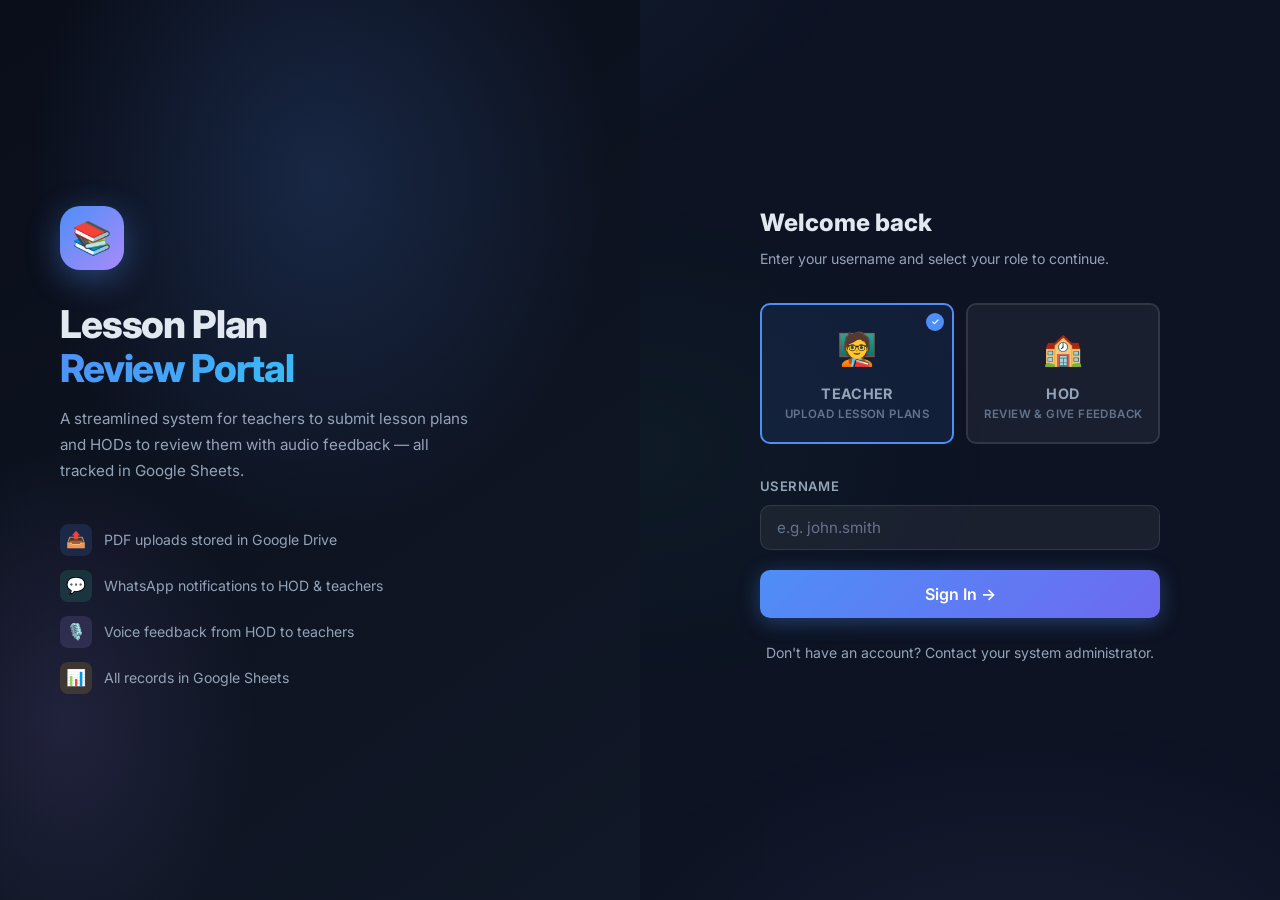
==== index.html @ 3ec85f83 "initial commit" ====
<!DOCTYPE html>
<html lang="en">

<head>
  <meta charset="UTF-8" />
  <meta name="viewport" content="width=device-width, initial-scale=1.0" />
  <title>Lesson Plan Portal — Login</title>
  <meta name="description"
    content="Secure portal for teachers to submit lesson plans and HODs to review and respond with feedback." />
  <link rel="stylesheet" href="style.css" />
  <style>
    .login-wrap {
      min-height: 100vh;
      display: grid;
      grid-template-columns: 1fr 1fr;
    }

    /* ── Left Panel ── */
    .login-hero {
      position: relative;
      background: linear-gradient(145deg, #0a0e1a 0%, #111827 100%);
      display: flex;
      flex-direction: column;
      justify-content: center;
      align-items: flex-start;
      padding: 60px;
      overflow: hidden;
    }

    .login-hero::before {
      content: '';
      position: absolute;
      inset: 0;
      background:
        radial-gradient(ellipse 70% 60% at 50% 20%, rgba(79, 142, 247, 0.18) 0%, transparent 65%),
        radial-gradient(ellipse 50% 50% at 10% 80%, rgba(167, 139, 250, 0.12) 0%, transparent 60%);
    }

    .hero-content {
      position: relative;
      z-index: 2;
      max-width: 420px;
    }

    .hero-logo {
      width: 64px;
      height: 64px;
      background: linear-gradient(135deg, var(--accent-blue), var(--accent-purple));
      border-radius: 20px;
      display: flex;
      align-items: center;
      justify-content: center;
      font-size: 2rem;
      margin-bottom: 32px;
      box-shadow: 0 8px 32px rgba(79, 142, 247, 0.4);
    }

    .hero-title {
      font-size: 2.4rem;
      font-weight: 800;
      line-height: 1.15;
      letter-spacing: -0.03em;
      margin-bottom: 16px;
    }

    .hero-title .highlight {
      background: linear-gradient(135deg, var(--accent-blue), var(--accent-teal));
      -webkit-background-clip: text;
      background-clip: text;
      -webkit-text-fill-color: transparent;
    }

    .hero-desc {
      font-size: 0.95rem;
      color: var(--text-secondary);
      line-height: 1.7;
      margin-bottom: 40px;
    }

    .feature-list {
      display: flex;
      flex-direction: column;
      gap: 14px;
    }

    .feature-item {
      display: flex;
      align-items: center;
      gap: 12px;
      font-size: 0.88rem;
      color: var(--text-secondary);
    }

    .feature-icon {
      width: 32px;
      height: 32px;
      border-radius: 8px;
      display: flex;
      align-items: center;
      justify-content: center;
      font-size: 1rem;
      flex-shrink: 0;
    }

    .fi-blue {
      background: rgba(79, 142, 247, 0.15);
    }

    .fi-green {
      background: rgba(52, 211, 153, 0.15);
    }

    .fi-purple {
      background: rgba(167, 139, 250, 0.15);
    }

    .fi-amber {
      background: rgba(251, 191, 36, 0.15);
    }

    /* ── Right Panel ── */
    .login-form-panel {
      display: flex;
      flex-direction: column;
      justify-content: center;
      align-items: center;
      padding: 60px 40px;
      background: rgba(15, 22, 41, 0.6);
    }

    .login-box {
      width: 100%;
      max-width: 400px;
    }

    .login-box h2 {
      font-size: 1.5rem;
      font-weight: 800;
      margin-bottom: 6px;
    }

    .login-box p {
      font-size: 0.88rem;
      color: var(--text-secondary);
      margin-bottom: 32px;
    }

    /* Role Cards */
    .role-picker {
      display: grid;
      grid-template-columns: 1fr 1fr;
      gap: 12px;
      margin-bottom: 24px;
    }

    .role-card {
      padding: 18px 14px;
      border: 2px solid var(--border);
      border-radius: var(--radius-sm);
      cursor: pointer;
      text-align: center;
      transition: var(--transition);
      background: var(--bg-card);
      position: relative;
    }

    .role-card input {
      display: none;
    }

    .role-card:hover {
      border-color: var(--border-active);
      background: rgba(79, 142, 247, 0.05);
    }

    .role-card.selected {
      border-color: var(--accent-blue);
      background: rgba(79, 142, 247, 0.1);
    }

    .role-card.selected.hod-card {
      border-color: var(--accent-purple);
      background: rgba(167, 139, 250, 0.1);
    }

    .role-emoji {
      font-size: 2rem;
      margin-bottom: 8px;
    }

    .role-name {
      font-size: 0.9rem;
      font-weight: 700;
    }

    .role-desc {
      font-size: 0.72rem;
      color: var(--text-muted);
    }

    .check-mark {
      position: absolute;
      top: 8px;
      right: 8px;
      width: 18px;
      height: 18px;
      border-radius: 50%;
      background: var(--accent-blue);
      color: #fff;
      font-size: 0.6rem;
      display: none;
      align-items: center;
      justify-content: center;
    }

    .role-card.selected .check-mark {
      display: flex;
    }

    .hod-card .check-mark {
      background: var(--accent-purple);
    }

    .login-footer {
      margin-top: 24px;
      text-align: center;
      font-size: 0.75rem;
      color: var(--text-muted);
    }

    @media (max-width: 768px) {
      .login-wrap {
        grid-template-columns: 1fr;
      }

      .login-hero {
        display: none;
      }

      .login-form-panel {
        padding: 40px 24px;
        min-height: 100vh;
      }
    }
  </style>
</head>

<body>
  <div class="login-wrap">

    <!-- ── Left: Hero ── -->
    <div class="login-hero">
      <div class="hero-content fade-in">
        <div class="hero-logo">📚</div>
        <h1 class="hero-title">
          Lesson Plan<br />
          <span class="highlight">Review Portal</span>
        </h1>
        <p class="hero-desc">
          A streamlined system for teachers to submit lesson plans and HODs to review them with audio feedback — all
          tracked in Google Sheets.
        </p>
        <div class="feature-list">
          <div class="feature-item">
            <div class="feature-icon fi-blue">📤</div>
            PDF uploads stored in Google Drive
          </div>
          <div class="feature-item">
            <div class="feature-icon fi-green">💬</div>
            WhatsApp notifications to HOD &amp; teachers
          </div>
          <div class="feature-item">
            <div class="feature-icon fi-purple">🎙️</div>
            Voice feedback from HOD to teachers
          </div>
          <div class="feature-item">
            <div class="feature-icon fi-amber">📊</div>
            All records in Google Sheets
          </div>
        </div>
      </div>
    </div>

    <!-- ── Right: Login Form ── -->
    <div class="login-form-panel">
      <div class="login-box fade-in">
        <h2>Welcome back</h2>
        <p>Enter your username and select your role to continue.</p>

        <!-- Role Picker -->
        <div class="role-picker">
          <label class="role-card" id="role-teacher-card">
            <input type="radio" name="role" value="teacher" />
            <div class="check-mark">✓</div>
            <div class="role-emoji">🧑‍🏫</div>
            <div class="role-name">Teacher</div>
            <div class="role-desc">Upload lesson plans</div>
          </label>
          <label class="role-card hod-card" id="role-hod-card">
            <input type="radio" name="role" value="hod" />
            <div class="check-mark">✓</div>
            <div class="role-emoji">🏫</div>
            <div class="role-name">HOD</div>
            <div class="role-desc">Review &amp; give feedback</div>
          </label>
        </div>

        <!-- Form -->
        <form id="login-form">
          <div class="form-group">
            <label for="username">Username</label>
            <input type="text" id="username" placeholder="e.g. john.smith" autocomplete="username" required />
          </div>

          <div id="error-msg" style="
            display:none;
            padding: 10px 14px;
            background: rgba(248,113,113,0.1);
            border: 1px solid rgba(248,113,113,0.3);
            border-radius: 8px;
            color: var(--accent-red);
            font-size: 0.82rem;
            margin-bottom: 16px;
          "></div>

          <button type="submit" class="btn btn-primary btn-full btn-lg" id="login-btn">
            Sign In →
          </button>
        </form>

        <div class="login-footer">
          <p>Don't have an account? Contact your system administrator.</p>
        </div>
      </div>
    </div>
  </div>

  <script src="app.js"></script>
  <script>
    // ── Redirect if already logged in ──
    const existing = Auth.getSession();
    if (existing) {
      window.location.href = existing.role === 'hod' ? 'hod.html' : 'teacher.html';
    }

    // ── Role Picker UI ──
    let selectedRole = 'teacher';

    document.querySelectorAll('.role-card input[type="radio"]').forEach(radio => {
      // Default: select teacher
      if (radio.value === 'teacher') {
        radio.checked = true;
        radio.closest('.role-card').classList.add('selected');
      }

      radio.addEventListener('change', () => {
        document.querySelectorAll('.role-card').forEach(c => c.classList.remove('selected'));
        radio.closest('.role-card').classList.add('selected');
        selectedRole = radio.value;
      });
    });

    // ── Login Form ──
    const form = document.getElementById('login-form');
    const errorEl = document.getElementById('error-msg');
    const loginBtn = document.getElementById('login-btn');

    form.addEventListener('submit', async (e) => {
      e.preventDefault();
      const username = document.getElementById('username').value.trim();
      if (!username || !selectedRole) return;

      errorEl.style.display = 'none';
      loginBtn.disabled = true;
      loginBtn.innerHTML = '<span class="spinner"></span> Signing in…';

      try {
        const result = await API.login(username, selectedRole);

        if (result && result.success) {
          Auth.setSession({
            username: result.user.username,
            name: result.user.name,
            role: result.user.role.toLowerCase(),
            whatsapp: result.user.whatsapp,
          });

          // Redirect based on role
          const dest = result.user.role.toLowerCase() === 'hod' ? 'hod.html' : 'teacher.html';
          window.location.href = dest;
        } else {
          showError(result?.message || 'Invalid username or role. Please try again.');
        }
      } catch (err) {
        showError('Could not reach the server. Check your internet connection.');
        console.error(err);
      }

      loginBtn.disabled = false;
      loginBtn.innerHTML = 'Sign In →';
    });

    function showError(msg) {
      errorEl.textContent = msg;
      errorEl.style.display = 'block';
    }
  </script>
</body>

</html>
---- style.css ----
/* ═══════════════════════════════════════════════
   Lesson Plan Review System — Global Styles
   Dark Glassmorphism + Modern UI
═══════════════════════════════════════════════ */

@import url('https://fonts.googleapis.com/css2?family=Inter:wght@300;400;500;600;700;800&display=swap');

/* ── CSS Variables ── */
:root {
  --bg-deep:       #0a0e1a;
  --bg-mid:        #0f1629;
  --bg-card:       rgba(255,255,255,0.05);
  --bg-card-hover: rgba(255,255,255,0.08);
  --border:        rgba(255,255,255,0.1);
  --border-active: rgba(99,179,237,0.5);

  --accent-blue:   #4f8ef7;
  --accent-teal:   #38bdf8;
  --accent-green:  #34d399;
  --accent-amber:  #fbbf24;
  --accent-red:    #f87171;
  --accent-purple: #a78bfa;

  --text-primary:  #e2e8f0;
  --text-secondary:#94a3b8;
  --text-muted:    #64748b;

  --radius:        16px;
  --radius-sm:     10px;
  --radius-xs:     6px;
  --shadow:        0 8px 32px rgba(0,0,0,0.4);
  --shadow-glow:   0 0 40px rgba(79,142,247,0.15);
  --transition:    0.25s cubic-bezier(0.4,0,0.2,1);
}

/* ── Reset & Base ── */
*, *::before, *::after { box-sizing: border-box; margin: 0; padding: 0; }

html { font-size: 16px; scroll-behavior: smooth; }

body {
  font-family: 'Inter', system-ui, sans-serif;
  background: var(--bg-deep);
  color: var(--text-primary);
  min-height: 100vh;
  overflow-x: hidden;
  line-height: 1.6;
}

/* ── Animated Background ── */
body::before {
  content: '';
  position: fixed;
  inset: 0;
  background:
    radial-gradient(ellipse 80% 60% at 20% -10%, rgba(79,142,247,0.12) 0%, transparent 60%),
    radial-gradient(ellipse 60% 50% at 80% 110%, rgba(167,139,250,0.08) 0%, transparent 60%),
    radial-gradient(ellipse 40% 40% at 50% 50%,  rgba(52,211,153,0.04) 0%, transparent 70%);
  pointer-events: none;
  z-index: 0;
}

/* ── Layout ── */
.container {
  position: relative;
  z-index: 1;
  max-width: 1200px;
  margin: 0 auto;
  padding: 0 24px;
}

/* ── Navbar ── */
.navbar {
  position: sticky;
  top: 0;
  z-index: 100;
  backdrop-filter: blur(20px);
  -webkit-backdrop-filter: blur(20px);
  background: rgba(10,14,26,0.85);
  border-bottom: 1px solid var(--border);
  padding: 0 24px;
}

.navbar-inner {
  max-width: 1200px;
  margin: 0 auto;
  display: flex;
  align-items: center;
  justify-content: space-between;
  height: 64px;
}

.nav-brand {
  display: flex;
  align-items: center;
  gap: 10px;
  text-decoration: none;
}

.nav-logo {
  width: 36px; height: 36px;
  background: linear-gradient(135deg, var(--accent-blue), var(--accent-purple));
  border-radius: 10px;
  display: flex; align-items: center; justify-content: center;
  font-size: 18px;
  box-shadow: 0 4px 16px rgba(79,142,247,0.3);
}

.nav-title {
  font-size: 1rem;
  font-weight: 700;
  color: var(--text-primary);
  letter-spacing: -0.01em;
}

.nav-subtitle {
  font-size: 0.7rem;
  color: var(--text-muted);
  letter-spacing: 0.05em;
  text-transform: uppercase;
}

.nav-user {
  display: flex;
  align-items: center;
  gap: 12px;
}

.nav-badge {
  padding: 4px 12px;
  border-radius: 20px;
  font-size: 0.72rem;
  font-weight: 600;
  letter-spacing: 0.05em;
  text-transform: uppercase;
}

.badge-teacher { background: rgba(52,211,153,0.15); color: var(--accent-green); border: 1px solid rgba(52,211,153,0.3); }
.badge-hod     { background: rgba(167,139,250,0.15); color: var(--accent-purple); border: 1px solid rgba(167,139,250,0.3); }
.badge-info    { background: rgba(79,142,247,0.15); color: var(--accent-blue); border: 1px solid rgba(79,142,247,0.3); }

.nav-logout {
  padding: 6px 16px;
  background: rgba(248,113,113,0.1);
  border: 1px solid rgba(248,113,113,0.3);
  border-radius: 8px;
  color: var(--accent-red);
  font-size: 0.8rem;
  font-weight: 600;
  cursor: pointer;
  transition: var(--transition);
  text-decoration: none;
}
.nav-logout:hover { background: rgba(248,113,113,0.2); }

/* ── Cards / Glass Panels ── */
.card {
  background: var(--bg-card);
  backdrop-filter: blur(16px);
  -webkit-backdrop-filter: blur(16px);
  border: 1px solid var(--border);
  border-radius: var(--radius);
  padding: 28px;
  transition: var(--transition);
  box-shadow: var(--shadow);
}

.card:hover { background: var(--bg-card-hover); border-color: rgba(255,255,255,0.15); }

.card-sm { padding: 18px; border-radius: var(--radius-sm); }
.card-header { margin-bottom: 20px; }
.card-title { font-size: 1.1rem; font-weight: 700; color: var(--text-primary); }
.card-subtitle { font-size: 0.82rem; color: var(--text-secondary); margin-top: 4px; }

/* ── Buttons ── */
.btn {
  display: inline-flex;
  align-items: center;
  justify-content: center;
  gap: 8px;
  padding: 10px 22px;
  border: none;
  border-radius: var(--radius-sm);
  font-family: inherit;
  font-size: 0.9rem;
  font-weight: 600;
  cursor: pointer;
  transition: var(--transition);
  text-decoration: none;
  white-space: nowrap;
  position: relative;
  overflow: hidden;
}

.btn::after {
  content: '';
  position: absolute;
  inset: 0;
  background: rgba(255,255,255,0);
  transition: var(--transition);
}
.btn:hover::after { background: rgba(255,255,255,0.08); }
.btn:active { transform: scale(0.97); }

.btn-primary {
  background: linear-gradient(135deg, var(--accent-blue), #6d6af0);
  color: #fff;
  box-shadow: 0 4px 20px rgba(79,142,247,0.35);
}
.btn-primary:hover { box-shadow: 0 6px 28px rgba(79,142,247,0.5); transform: translateY(-1px); }

.btn-success {
  background: linear-gradient(135deg, var(--accent-green), #059669);
  color: #fff;
  box-shadow: 0 4px 16px rgba(52,211,153,0.3);
}
.btn-success:hover { box-shadow: 0 6px 24px rgba(52,211,153,0.45); transform: translateY(-1px); }

.btn-danger {
  background: linear-gradient(135deg, var(--accent-red), #dc2626);
  color: #fff;
  box-shadow: 0 4px 16px rgba(248,113,113,0.3);
}

.btn-secondary {
  background: rgba(255,255,255,0.08);
  color: var(--text-primary);
  border: 1px solid var(--border);
}
.btn-secondary:hover { background: rgba(255,255,255,0.12); }

.btn-ghost {
  background: transparent;
  color: var(--accent-blue);
  border: 1px solid rgba(79,142,247,0.4);
}
.btn-ghost:hover { background: rgba(79,142,247,0.1); }

.btn-sm { padding: 6px 14px; font-size: 0.8rem; border-radius: var(--radius-xs); }
.btn-lg { padding: 14px 32px; font-size: 1rem; }
.btn-full { width: 100%; }
.btn:disabled { opacity: 0.45; cursor: not-allowed; transform: none !important; }

/* ── Form Elements ── */
.form-group { margin-bottom: 20px; }

label {
  display: block;
  font-size: 0.82rem;
  font-weight: 600;
  color: var(--text-secondary);
  margin-bottom: 8px;
  letter-spacing: 0.03em;
  text-transform: uppercase;
}

input[type="text"],
input[type="password"],
select,
textarea {
  width: 100%;
  padding: 12px 16px;
  background: rgba(255,255,255,0.06);
  border: 1px solid var(--border);
  border-radius: var(--radius-sm);
  color: var(--text-primary);
  font-family: inherit;
  font-size: 0.95rem;
  transition: var(--transition);
  outline: none;
  appearance: none;
}

input:focus, select:focus, textarea:focus {
  border-color: var(--border-active);
  background: rgba(255,255,255,0.08);
  box-shadow: 0 0 0 3px rgba(79,142,247,0.12);
}

input::placeholder, textarea::placeholder { color: var(--text-muted); }

select option { background: var(--bg-mid); color: var(--text-primary); }

/* ── Drop Zone ── */
.drop-zone {
  border: 2px dashed var(--border);
  border-radius: var(--radius);
  padding: 48px 24px;
  text-align: center;
  cursor: pointer;
  transition: var(--transition);
  position: relative;
}

.drop-zone.drag-over,
.drop-zone:hover {
  border-color: var(--accent-blue);
  background: rgba(79,142,247,0.06);
}

.drop-zone input[type="file"] {
  position: absolute;
  inset: 0;
  opacity: 0;
  cursor: pointer;
  width: 100%;
  height: 100%;
}

.drop-icon { font-size: 3rem; margin-bottom: 12px; }
.drop-text { font-size: 1rem; font-weight: 600; color: var(--text-primary); }
.drop-hint { font-size: 0.8rem; color: var(--text-muted); margin-top: 4px; }

/* ── Table ── */
.table-wrap { overflow-x: auto; border-radius: var(--radius-sm); }

table {
  width: 100%;
  border-collapse: collapse;
  font-size: 0.88rem;
}

thead th {
  padding: 12px 16px;
  text-align: left;
  font-size: 0.72rem;
  font-weight: 700;
  letter-spacing: 0.06em;
  text-transform: uppercase;
  color: var(--text-muted);
  border-bottom: 1px solid var(--border);
  background: rgba(255,255,255,0.02);
}

tbody td {
  padding: 14px 16px;
  border-bottom: 1px solid rgba(255,255,255,0.04);
  color: var(--text-secondary);
  vertical-align: middle;
}

tbody tr:hover td { background: rgba(255,255,255,0.03); color: var(--text-primary); }
tbody tr:last-child td { border-bottom: none; }

/* ── Status Badges ── */
.status {
  display: inline-flex;
  align-items: center;
  gap: 6px;
  padding: 3px 10px;
  border-radius: 20px;
  font-size: 0.72rem;
  font-weight: 700;
  letter-spacing: 0.04em;
  text-transform: uppercase;
}
.status::before { content: ''; width: 6px; height: 6px; border-radius: 50%; display: inline-block; }

.status-pending  { background: rgba(251,191,36,0.12);  color: var(--accent-amber);  border: 1px solid rgba(251,191,36,0.3); }
.status-pending::before  { background: var(--accent-amber); }
.status-reviewed { background: rgba(52,211,153,0.12);  color: var(--accent-green);  border: 1px solid rgba(52,211,153,0.3); }
.status-reviewed::before { background: var(--accent-green); animation: pulse 2s infinite; }
.status-new      { background: rgba(79,142,247,0.12);  color: var(--accent-blue);   border: 1px solid rgba(79,142,247,0.3); }
.status-new::before      { background: var(--accent-blue); animation: pulse 2s infinite; }

/* ── Progress Bar ── */
.progress-wrap { margin: 12px 0; }
.progress-bar {
  height: 6px;
  background: rgba(255,255,255,0.08);
  border-radius: 3px;
  overflow: hidden;
}
.progress-fill {
  height: 100%;
  background: linear-gradient(90deg, var(--accent-blue), var(--accent-teal));
  border-radius: 3px;
  transition: width 0.4s ease;
  width: 0%;
}

/* ── Toast Notifications ── */
#toast-container {
  position: fixed;
  bottom: 24px;
  right: 24px;
  z-index: 9999;
  display: flex;
  flex-direction: column;
  gap: 10px;
}

.toast {
  display: flex;
  align-items: center;
  gap: 12px;
  padding: 14px 20px;
  border-radius: var(--radius-sm);
  font-size: 0.88rem;
  font-weight: 500;
  backdrop-filter: blur(20px);
  border: 1px solid var(--border);
  box-shadow: var(--shadow);
  animation: slideIn 0.3s ease;
  min-width: 280px;
  max-width: 380px;
}

.toast-success { background: rgba(52,211,153,0.15); border-color: rgba(52,211,153,0.4); color: var(--accent-green); }
.toast-error   { background: rgba(248,113,113,0.15); border-color: rgba(248,113,113,0.4); color: var(--accent-red); }
.toast-info    { background: rgba(79,142,247,0.15); border-color: rgba(79,142,247,0.4);  color: var(--accent-blue); }

/* ── Divider ── */
.divider {
  height: 1px;
  background: var(--border);
  margin: 24px 0;
}

/* ── Grid Utilities ── */
.grid-2 { display: grid; grid-template-columns: 1fr 1fr; gap: 20px; }
.grid-3 { display: grid; grid-template-columns: repeat(3,1fr); gap: 20px; }

/* ── Stat Cards ── */
.stat-card {
  padding: 20px 24px;
  background: var(--bg-card);
  border: 1px solid var(--border);
  border-radius: var(--radius);
  display: flex;
  align-items: center;
  gap: 16px;
}
.stat-icon { font-size: 2rem; }
.stat-value { font-size: 1.8rem; font-weight: 800; color: var(--text-primary); }
.stat-label { font-size: 0.78rem; color: var(--text-muted); text-transform: uppercase; letter-spacing: 0.05em; }

/* ── Audio Recorder ── */
.recorder-ui {
  display: flex;
  flex-direction: column;
  align-items: center;
  gap: 20px;
  padding: 32px;
}

.record-btn {
  width: 72px; height: 72px;
  border-radius: 50%;
  border: 3px solid var(--accent-red);
  background: rgba(248,113,113,0.1);
  display: flex; align-items: center; justify-content: center;
  font-size: 1.8rem;
  cursor: pointer;
  transition: var(--transition);
  position: relative;
}

.record-btn.recording {
  background: rgba(248,113,113,0.25);
  box-shadow: 0 0 0 0 rgba(248,113,113,0.5);
  animation: ripple 1.5s infinite;
}

.record-timer { font-size: 2rem; font-weight: 800; font-variant-numeric: tabular-nums; color: var(--text-primary); }
.record-status { font-size: 0.82rem; color: var(--text-secondary); }

audio { width: 100%; border-radius: var(--radius-sm); filter: invert(0.9) hue-rotate(180deg); }

/* ── Spinner ── */
.spinner {
  width: 20px; height: 20px;
  border: 3px solid rgba(255,255,255,0.2);
  border-top-color: #fff;
  border-radius: 50%;
  animation: spin 0.7s linear infinite;
  display: inline-block;
}

/* ── Empty State ── */
.empty-state {
  text-align: center;
  padding: 60px 24px;
  color: var(--text-muted);
}
.empty-icon { font-size: 3rem; margin-bottom: 12px; }
.empty-text { font-size: 1rem; font-weight: 600; color: var(--text-secondary); }
.empty-sub  { font-size: 0.82rem; margin-top: 4px; }

/* ── Page Hero ── */
.page-hero {
  padding: 40px 0 28px;
}
.page-title {
  font-size: 1.8rem;
  font-weight: 800;
  color: var(--text-primary);
  letter-spacing: -0.02em;
}
.page-title span { background: linear-gradient(135deg, var(--accent-blue), var(--accent-teal)); -webkit-background-clip: text; -webkit-text-fill-color: transparent; }
.page-desc { font-size: 0.9rem; color: var(--text-secondary); margin-top: 6px; }

/* ── Scrollbar ── */
::-webkit-scrollbar { width: 6px; height: 6px; }
::-webkit-scrollbar-track { background: transparent; }
::-webkit-scrollbar-thumb { background: rgba(255,255,255,0.15); border-radius: 3px; }
::-webkit-scrollbar-thumb:hover { background: rgba(255,255,255,0.25); }

/* ── Animations ── */
@keyframes slideIn {
  from { transform: translateX(100%); opacity: 0; }
  to   { transform: translateX(0);    opacity: 1; }
}

@keyframes spin {
  to { transform: rotate(360deg); }
}

@keyframes pulse {
  0%, 100% { opacity: 1; }
  50%       { opacity: 0.4; }
}

@keyframes ripple {
  0%   { box-shadow: 0 0 0 0   rgba(248,113,113,0.4); }
  70%  { box-shadow: 0 0 0 20px rgba(248,113,113,0);   }
  100% { box-shadow: 0 0 0 0   rgba(248,113,113,0);   }
}

@keyframes fadeInUp {
  from { opacity: 0; transform: translateY(20px); }
  to   { opacity: 1; transform: translateY(0); }
}

.fade-in { animation: fadeInUp 0.5s ease both; }

/* ── Responsive ── */
@media (max-width: 768px) {
  .grid-2, .grid-3 { grid-template-columns: 1fr; }
  .page-title { font-size: 1.4rem; }
  .card { padding: 20px; }
  .navbar-inner { padding: 0; }
  .nav-title { display: none; }
}
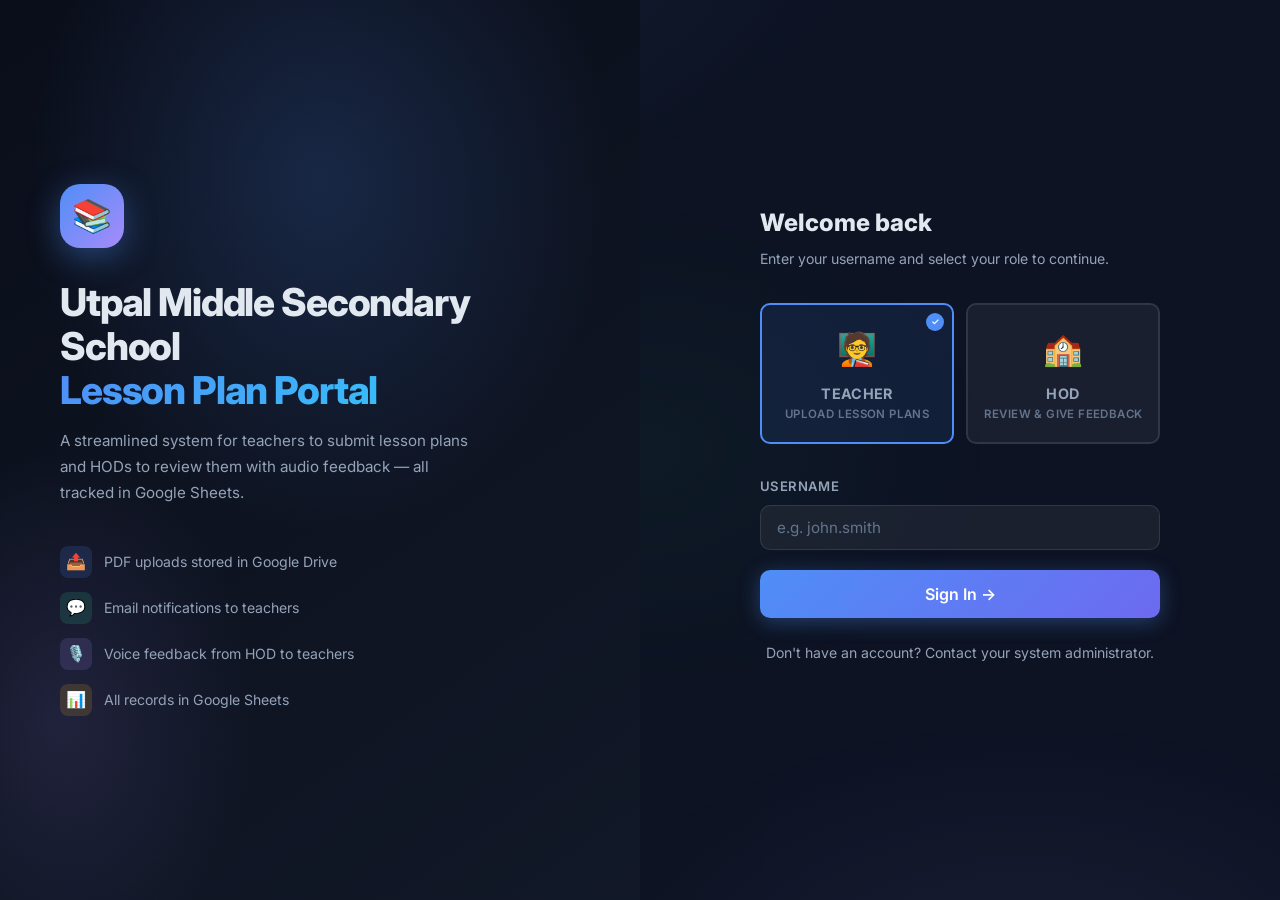
==== commit 5038f1f8: "added school name" ====
--- a/index.html
+++ b/index.html
@@ -253,8 +253,8 @@
       <div class="hero-content fade-in">
         <div class="hero-logo">📚</div>
         <h1 class="hero-title">
-          Lesson Plan<br />
-          <span class="highlight">Review Portal</span>
+          Utpal Middle Secondary School<br />
+          <span class="highlight">Lesson Plan Portal</span>
         </h1>
         <p class="hero-desc">
           A streamlined system for teachers to submit lesson plans and HODs to review them with audio feedback — all
@@ -267,7 +267,7 @@
           </div>
           <div class="feature-item">
             <div class="feature-icon fi-green">💬</div>
-            WhatsApp notifications to HOD &amp; teachers
+            Email notifications to teachers
           </div>
           <div class="feature-item">
             <div class="feature-icon fi-purple">🎙️</div>
